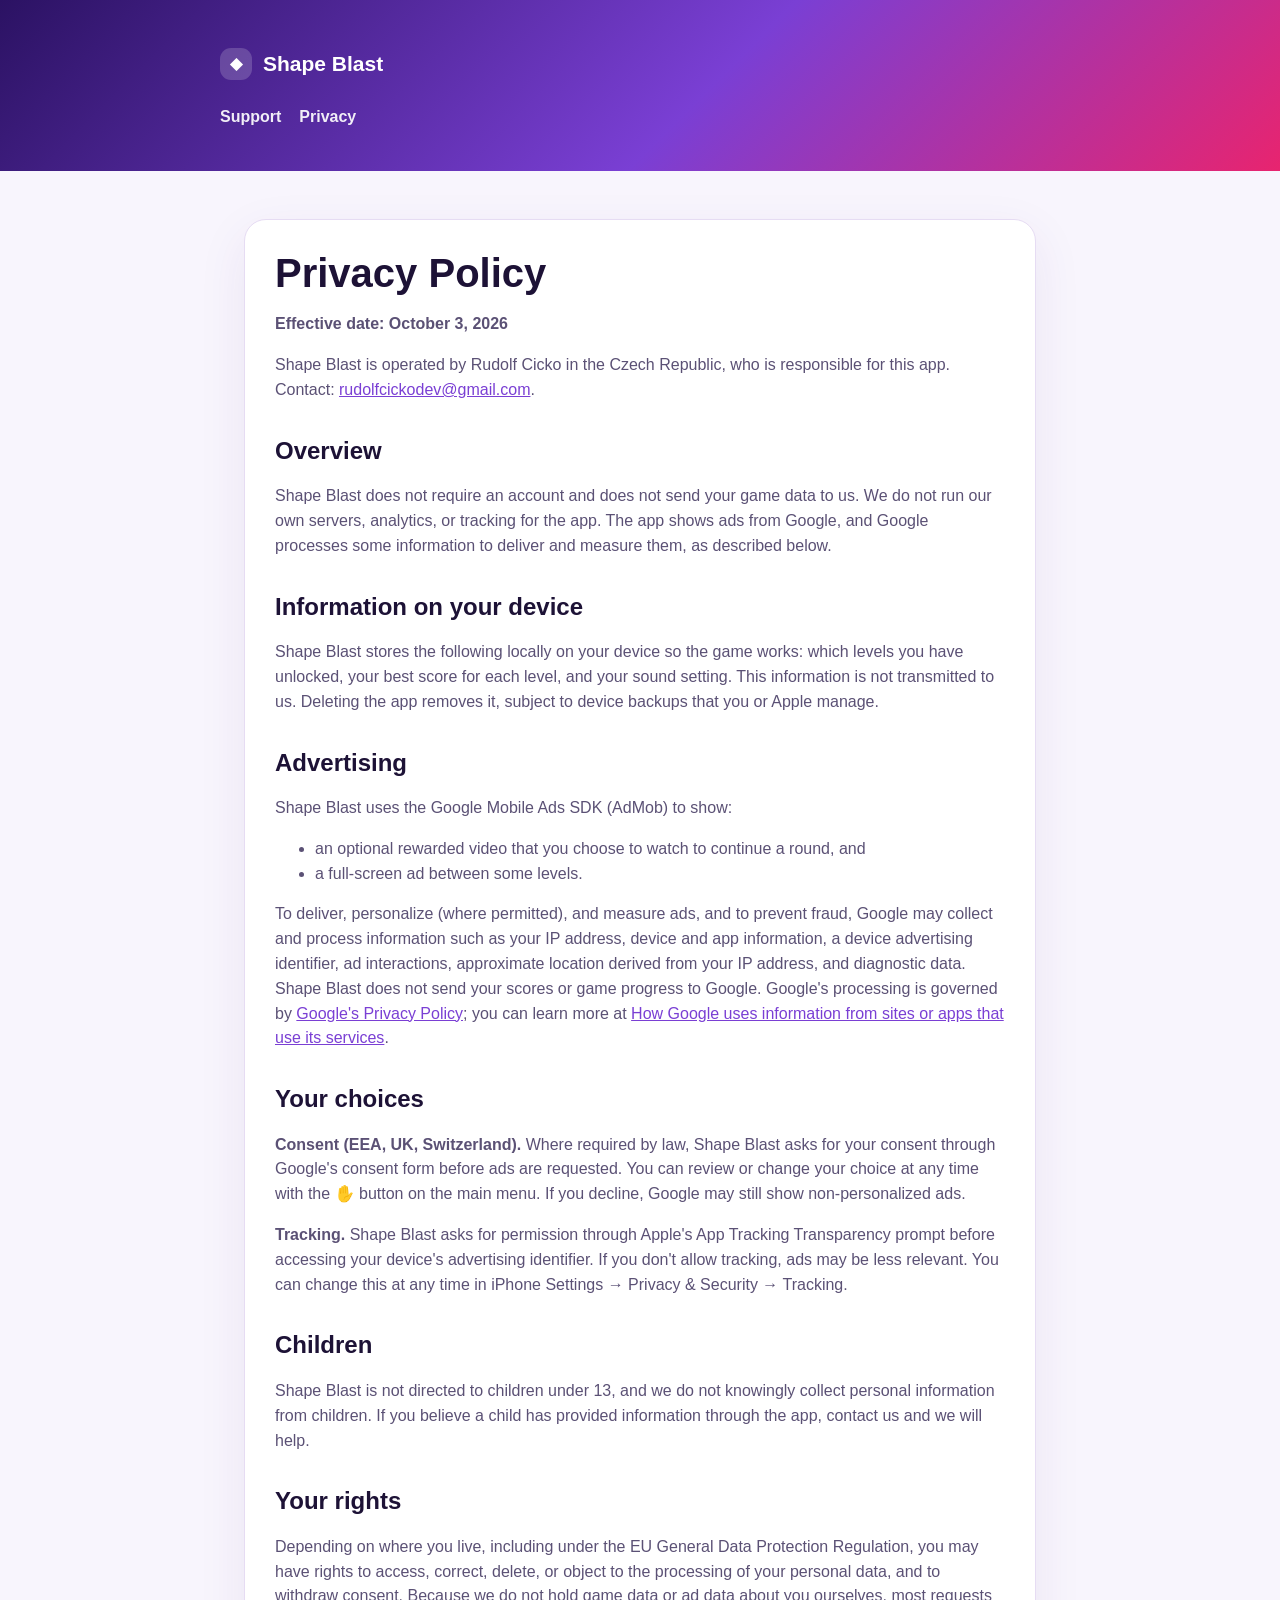
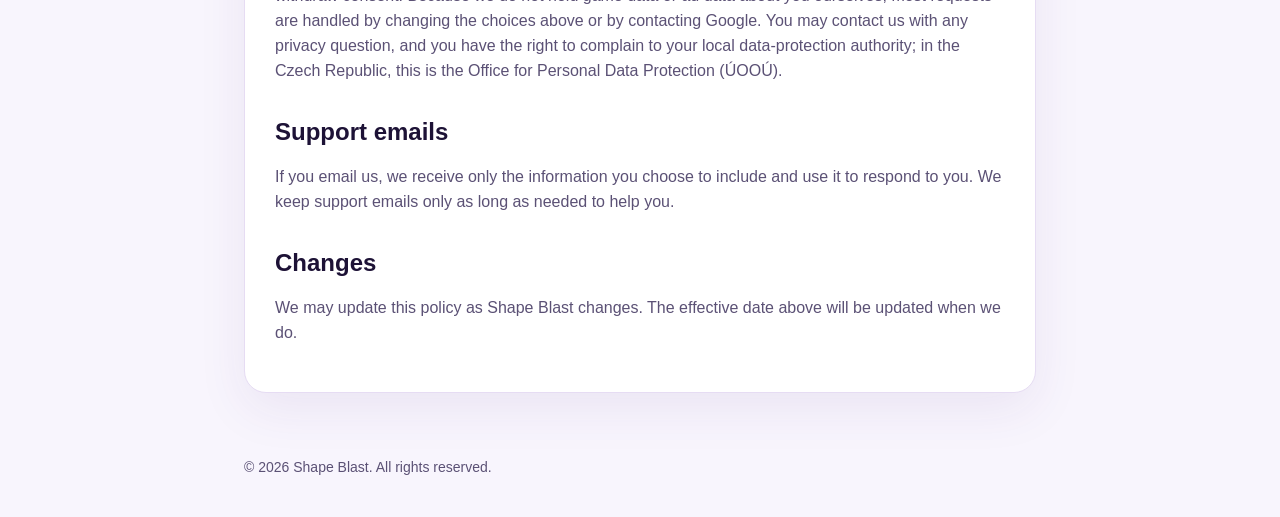
==== privacy.html @ b8735f48 "Add Shape Blast support page and privacy policy Co-Authored-By: Claude Opus 5.5 <noreply@anthropic.c" ====
<!doctype html>
<html lang="en">
  <head>
    <meta charset="utf-8">
    <meta name="viewport" content="width=device-width, initial-scale=1">
    <title>Shape Blast Privacy Policy</title>
    <meta name="description" content="Shape Blast Privacy Policy.">
    <link rel="stylesheet" href="styles.css">
  </head>
  <body>
    <header><div class="wrap"><div class="brand"><span class="brand-mark">◆</span> Shape Blast</div><nav aria-label="Site"><a href="index.html">Support</a><a href="privacy.html">Privacy</a></nav></div></header>
    <main><article class="card">
      <h1>Privacy Policy</h1>
      <p><strong>Effective date: October 3, 2026</strong></p>
      <p>Shape Blast is operated by Rudolf Cicko in the Czech Republic, who is responsible for this app. Contact: <a href="mailto:rudolfcickodev@gmail.com">rudolfcickodev@gmail.com</a>.</p>

      <h2>Overview</h2>
      <p>Shape Blast does not require an account and does not send your game data to us. We do not run our own servers, analytics, or tracking for the app. The app shows ads from Google, and Google processes some information to deliver and measure them, as described below.</p>

      <h2>Information on your device</h2>
      <p>Shape Blast stores the following locally on your device so the game works: which levels you have unlocked, your best score for each level, and your sound setting. This information is not transmitted to us. Deleting the app removes it, subject to device backups that you or Apple manage.</p>

      <h2>Advertising</h2>
      <p>Shape Blast uses the Google Mobile Ads SDK (AdMob) to show:</p>
      <ul>
        <li>an optional rewarded video that you choose to watch to continue a round, and</li>
        <li>a full-screen ad between some levels.</li>
      </ul>
      <p>To deliver, personalize (where permitted), and measure ads, and to prevent fraud, Google may collect and process information such as your IP address, device and app information, a device advertising identifier, ad interactions, approximate location derived from your IP address, and diagnostic data. Shape Blast does not send your scores or game progress to Google. Google's processing is governed by <a href="https://policies.google.com/privacy">Google's Privacy Policy</a>; you can learn more at <a href="https://policies.google.com/technologies/partner-sites">How Google uses information from sites or apps that use its services</a>.</p>

      <h2>Your choices</h2>
      <p><strong>Consent (EEA, UK, Switzerland).</strong> Where required by law, Shape Blast asks for your consent through Google's consent form before ads are requested. You can review or change your choice at any time with the ✋ button on the main menu. If you decline, Google may still show non-personalized ads.</p>
      <p><strong>Tracking.</strong> Shape Blast asks for permission through Apple's App Tracking Transparency prompt before accessing your device's advertising identifier. If you don't allow tracking, ads may be less relevant. You can change this at any time in iPhone Settings → Privacy &amp; Security → Tracking.</p>

      <h2>Children</h2>
      <p>Shape Blast is not directed to children under 13, and we do not knowingly collect personal information from children. If you believe a child has provided information through the app, contact us and we will help.</p>

      <h2>Your rights</h2>
      <p>Depending on where you live, including under the EU General Data Protection Regulation, you may have rights to access, correct, delete, or object to the processing of your personal data, and to withdraw consent. Because we do not hold game data or ad data about you ourselves, most requests are handled by changing the choices above or by contacting Google. You may contact us with any privacy question, and you have the right to complain to your local data-protection authority; in the Czech Republic, this is the Office for Personal Data Protection (ÚOOÚ).</p>

      <h2>Support emails</h2>
      <p>If you email us, we receive only the information you choose to include and use it to respond to you. We keep support emails only as long as needed to help you.</p>

      <h2>Changes</h2>
      <p>We may update this policy as Shape Blast changes. The effective date above will be updated when we do.</p>
    </article></main>
    <footer>© 2026 Shape Blast. All rights reserved.</footer>
  </body>
</html>
---- styles.css ----
:root {
  color-scheme: light;
  --ink: #1d1236;
  --muted: #5b5175;
  --pink: #e8246f;
  --violet: #7a3fd4;
  --line: #e6dcf3;
  --wash: #f8f5fd;
}

* { box-sizing: border-box; }

body {
  margin: 0;
  font-family: -apple-system, BlinkMacSystemFont, "SF Pro Rounded", "SF Pro Display", "Segoe UI", sans-serif;
  background: var(--wash);
  color: var(--ink);
  line-height: 1.55;
}

a { color: var(--violet); }

header {
  background: linear-gradient(135deg, #2b1263 0%, #7a3fd4 55%, #e8246f 100%);
  color: white;
  padding: 48px 24px 42px;
}

.wrap { max-width: 840px; margin: 0 auto; }

.brand { display: flex; align-items: center; gap: 11px; font-size: 21px; font-weight: 800; }
.brand-mark { width: 32px; height: 32px; border-radius: 11px; background: rgba(255,255,255,.18); display: grid; place-items: center; font-size: 16px; }

nav { display: flex; flex-wrap: wrap; gap: 18px; margin-top: 24px; }
nav a { color: white; font-weight: 650; text-decoration: none; opacity: .92; }
nav a:hover { opacity: 1; text-decoration: underline; }

main { max-width: 840px; margin: 0 auto; padding: 48px 24px 64px; }

.card {
  background: white;
  border: 1px solid var(--line);
  border-radius: 22px;
  padding: 30px;
  box-shadow: 0 16px 50px rgba(74, 40, 130, .08);
}

.hero h1 { font-size: clamp(34px, 8vw, 56px); line-height: 1.05; margin: 0 0 16px; }
.hero p { font-size: 20px; color: rgba(255,255,255,.9); max-width: 620px; margin: 0; }

h1, h2, h3 { line-height: 1.15; }
h1 { margin: 0 0 14px; font-size: 40px; }
h2 { margin-top: 34px; font-size: 24px; }
.card > h2:first-child { margin-top: 0; }
h3 { margin: 22px 0 4px; font-size: 18px; }
p, li { color: var(--muted); }

.contact {
  background: linear-gradient(125deg, #fde8f1, #efe7ff);
  border: 1px solid #e3d3f6;
  border-radius: 18px;
  padding: 24px;
  margin-top: 22px;
}

.button {
  display: inline-block;
  margin-top: 8px;
  padding: 12px 17px;
  color: white;
  background: linear-gradient(90deg, var(--pink), var(--violet));
  border-radius: 12px;
  font-weight: 750;
  text-decoration: none;
}

footer { max-width: 840px; margin: 0 auto; padding: 0 24px 38px; color: var(--muted); font-size: 14px; }

@media (max-width: 540px) {
  header { padding-top: 34px; }
  .card { padding: 23px; border-radius: 18px; }
  main { padding-top: 30px; }
}
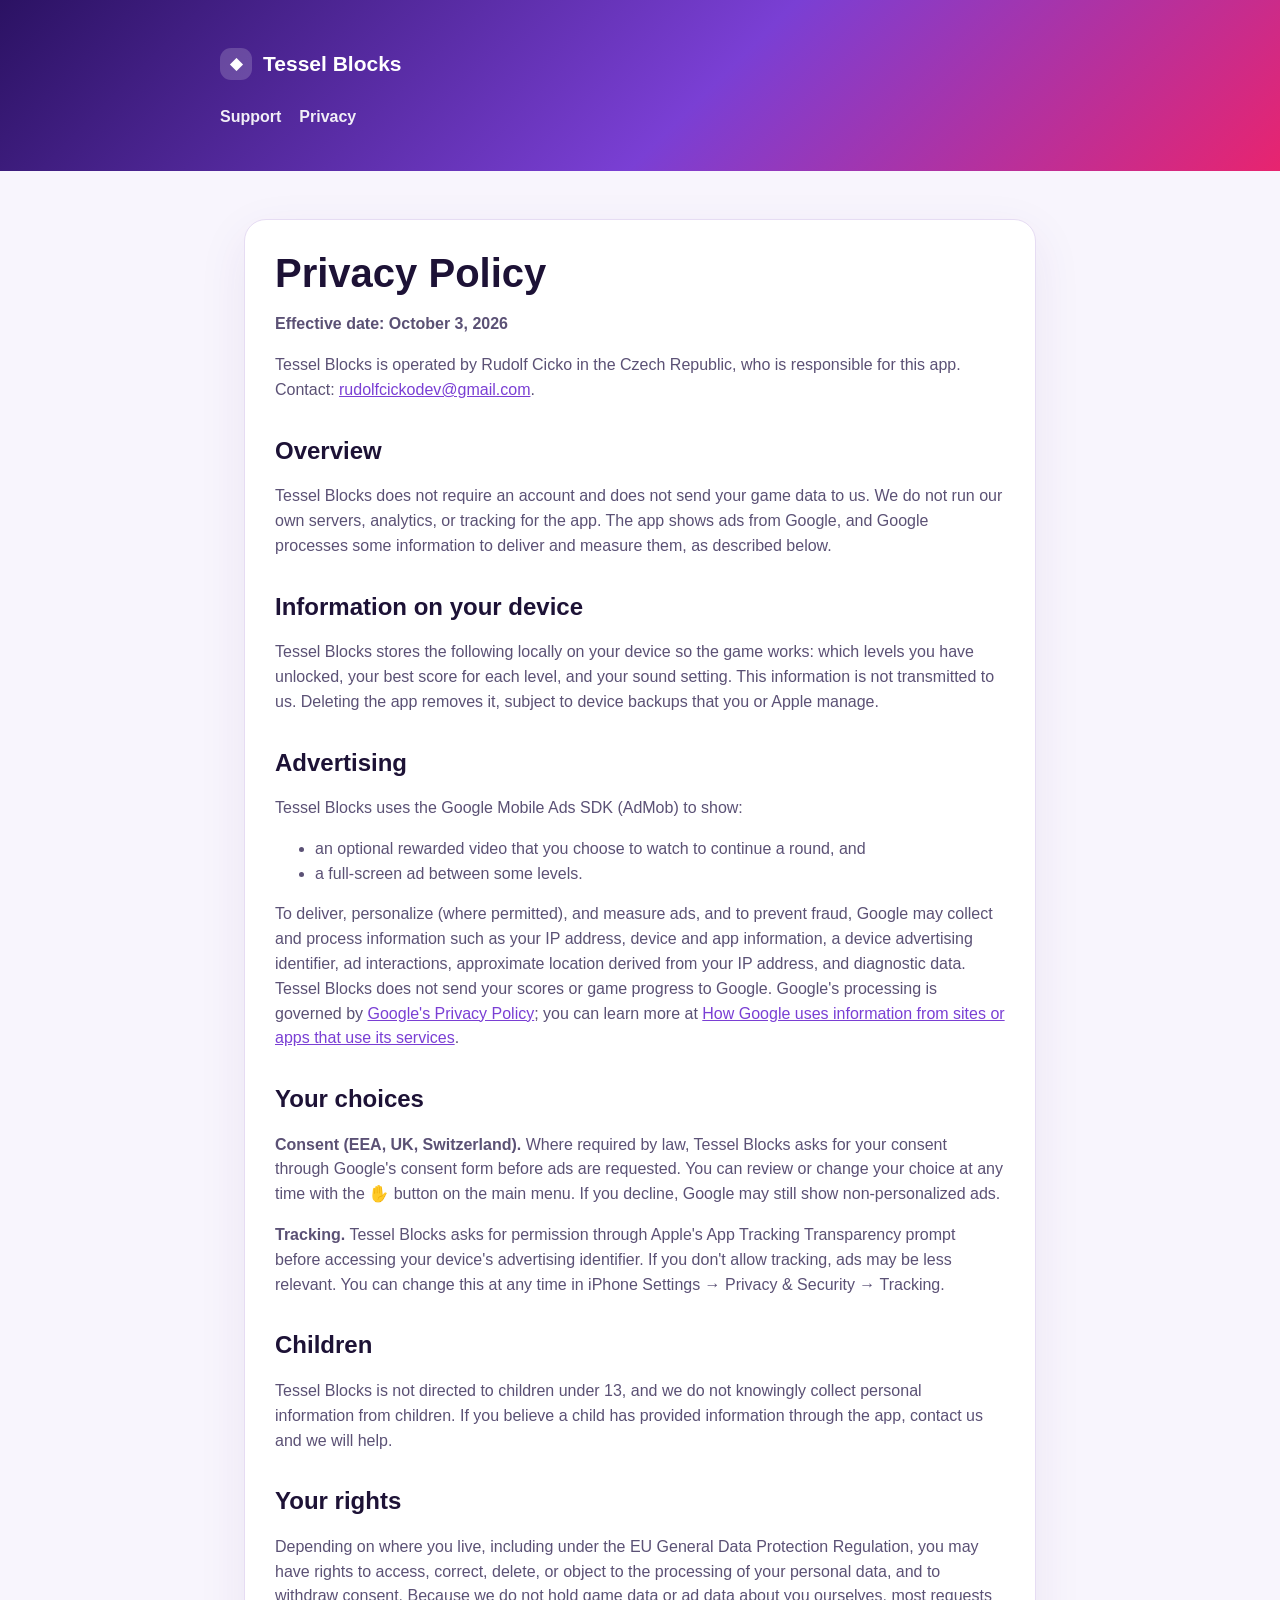
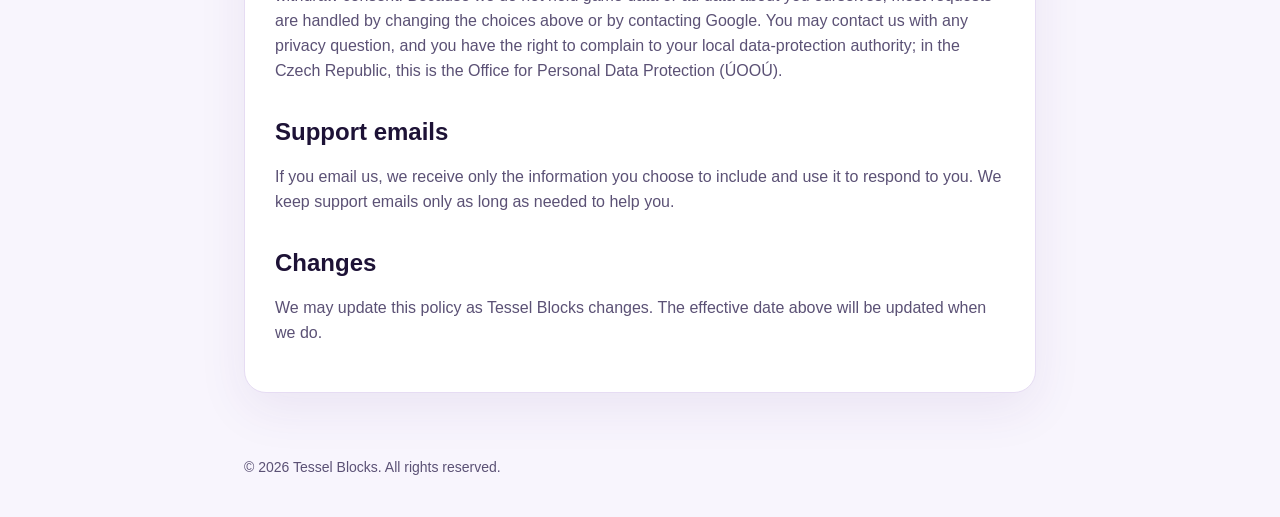
==== commit 23c8b14b: "Rename to Tessel Blocks Co-Authored-By: Claude Opus 5.5 <noreply@anthropic.com>" ====
--- a/privacy.html
+++ b/privacy.html
@@ -3,37 +3,37 @@
   <head>
     <meta charset="utf-8">
     <meta name="viewport" content="width=device-width, initial-scale=1">
-    <title>Shape Blast Privacy Policy</title>
-    <meta name="description" content="Shape Blast Privacy Policy.">
+    <title>Tessel Blocks Privacy Policy</title>
+    <meta name="description" content="Tessel Blocks Privacy Policy.">
     <link rel="stylesheet" href="styles.css">
   </head>
   <body>
-    <header><div class="wrap"><div class="brand"><span class="brand-mark">◆</span> Shape Blast</div><nav aria-label="Site"><a href="index.html">Support</a><a href="privacy.html">Privacy</a></nav></div></header>
+    <header><div class="wrap"><div class="brand"><span class="brand-mark">◆</span> Tessel Blocks</div><nav aria-label="Site"><a href="index.html">Support</a><a href="privacy.html">Privacy</a></nav></div></header>
     <main><article class="card">
       <h1>Privacy Policy</h1>
       <p><strong>Effective date: October 3, 2026</strong></p>
-      <p>Shape Blast is operated by Rudolf Cicko in the Czech Republic, who is responsible for this app. Contact: <a href="mailto:rudolfcickodev@gmail.com">rudolfcickodev@gmail.com</a>.</p>
+      <p>Tessel Blocks is operated by Rudolf Cicko in the Czech Republic, who is responsible for this app. Contact: <a href="mailto:rudolfcickodev@gmail.com">rudolfcickodev@gmail.com</a>.</p>
 
       <h2>Overview</h2>
-      <p>Shape Blast does not require an account and does not send your game data to us. We do not run our own servers, analytics, or tracking for the app. The app shows ads from Google, and Google processes some information to deliver and measure them, as described below.</p>
+      <p>Tessel Blocks does not require an account and does not send your game data to us. We do not run our own servers, analytics, or tracking for the app. The app shows ads from Google, and Google processes some information to deliver and measure them, as described below.</p>
 
       <h2>Information on your device</h2>
-      <p>Shape Blast stores the following locally on your device so the game works: which levels you have unlocked, your best score for each level, and your sound setting. This information is not transmitted to us. Deleting the app removes it, subject to device backups that you or Apple manage.</p>
+      <p>Tessel Blocks stores the following locally on your device so the game works: which levels you have unlocked, your best score for each level, and your sound setting. This information is not transmitted to us. Deleting the app removes it, subject to device backups that you or Apple manage.</p>
 
       <h2>Advertising</h2>
-      <p>Shape Blast uses the Google Mobile Ads SDK (AdMob) to show:</p>
+      <p>Tessel Blocks uses the Google Mobile Ads SDK (AdMob) to show:</p>
       <ul>
         <li>an optional rewarded video that you choose to watch to continue a round, and</li>
         <li>a full-screen ad between some levels.</li>
       </ul>
-      <p>To deliver, personalize (where permitted), and measure ads, and to prevent fraud, Google may collect and process information such as your IP address, device and app information, a device advertising identifier, ad interactions, approximate location derived from your IP address, and diagnostic data. Shape Blast does not send your scores or game progress to Google. Google's processing is governed by <a href="https://policies.google.com/privacy">Google's Privacy Policy</a>; you can learn more at <a href="https://policies.google.com/technologies/partner-sites">How Google uses information from sites or apps that use its services</a>.</p>
+      <p>To deliver, personalize (where permitted), and measure ads, and to prevent fraud, Google may collect and process information such as your IP address, device and app information, a device advertising identifier, ad interactions, approximate location derived from your IP address, and diagnostic data. Tessel Blocks does not send your scores or game progress to Google. Google's processing is governed by <a href="https://policies.google.com/privacy">Google's Privacy Policy</a>; you can learn more at <a href="https://policies.google.com/technologies/partner-sites">How Google uses information from sites or apps that use its services</a>.</p>
 
       <h2>Your choices</h2>
-      <p><strong>Consent (EEA, UK, Switzerland).</strong> Where required by law, Shape Blast asks for your consent through Google's consent form before ads are requested. You can review or change your choice at any time with the ✋ button on the main menu. If you decline, Google may still show non-personalized ads.</p>
-      <p><strong>Tracking.</strong> Shape Blast asks for permission through Apple's App Tracking Transparency prompt before accessing your device's advertising identifier. If you don't allow tracking, ads may be less relevant. You can change this at any time in iPhone Settings → Privacy &amp; Security → Tracking.</p>
+      <p><strong>Consent (EEA, UK, Switzerland).</strong> Where required by law, Tessel Blocks asks for your consent through Google's consent form before ads are requested. You can review or change your choice at any time with the ✋ button on the main menu. If you decline, Google may still show non-personalized ads.</p>
+      <p><strong>Tracking.</strong> Tessel Blocks asks for permission through Apple's App Tracking Transparency prompt before accessing your device's advertising identifier. If you don't allow tracking, ads may be less relevant. You can change this at any time in iPhone Settings → Privacy &amp; Security → Tracking.</p>
 
       <h2>Children</h2>
-      <p>Shape Blast is not directed to children under 13, and we do not knowingly collect personal information from children. If you believe a child has provided information through the app, contact us and we will help.</p>
+      <p>Tessel Blocks is not directed to children under 13, and we do not knowingly collect personal information from children. If you believe a child has provided information through the app, contact us and we will help.</p>
 
       <h2>Your rights</h2>
       <p>Depending on where you live, including under the EU General Data Protection Regulation, you may have rights to access, correct, delete, or object to the processing of your personal data, and to withdraw consent. Because we do not hold game data or ad data about you ourselves, most requests are handled by changing the choices above or by contacting Google. You may contact us with any privacy question, and you have the right to complain to your local data-protection authority; in the Czech Republic, this is the Office for Personal Data Protection (ÚOOÚ).</p>
@@ -42,8 +42,8 @@
       <p>If you email us, we receive only the information you choose to include and use it to respond to you. We keep support emails only as long as needed to help you.</p>
 
       <h2>Changes</h2>
-      <p>We may update this policy as Shape Blast changes. The effective date above will be updated when we do.</p>
+      <p>We may update this policy as Tessel Blocks changes. The effective date above will be updated when we do.</p>
     </article></main>
-    <footer>© 2026 Shape Blast. All rights reserved.</footer>
+    <footer>© 2026 Tessel Blocks. All rights reserved.</footer>
   </body>
 </html>
